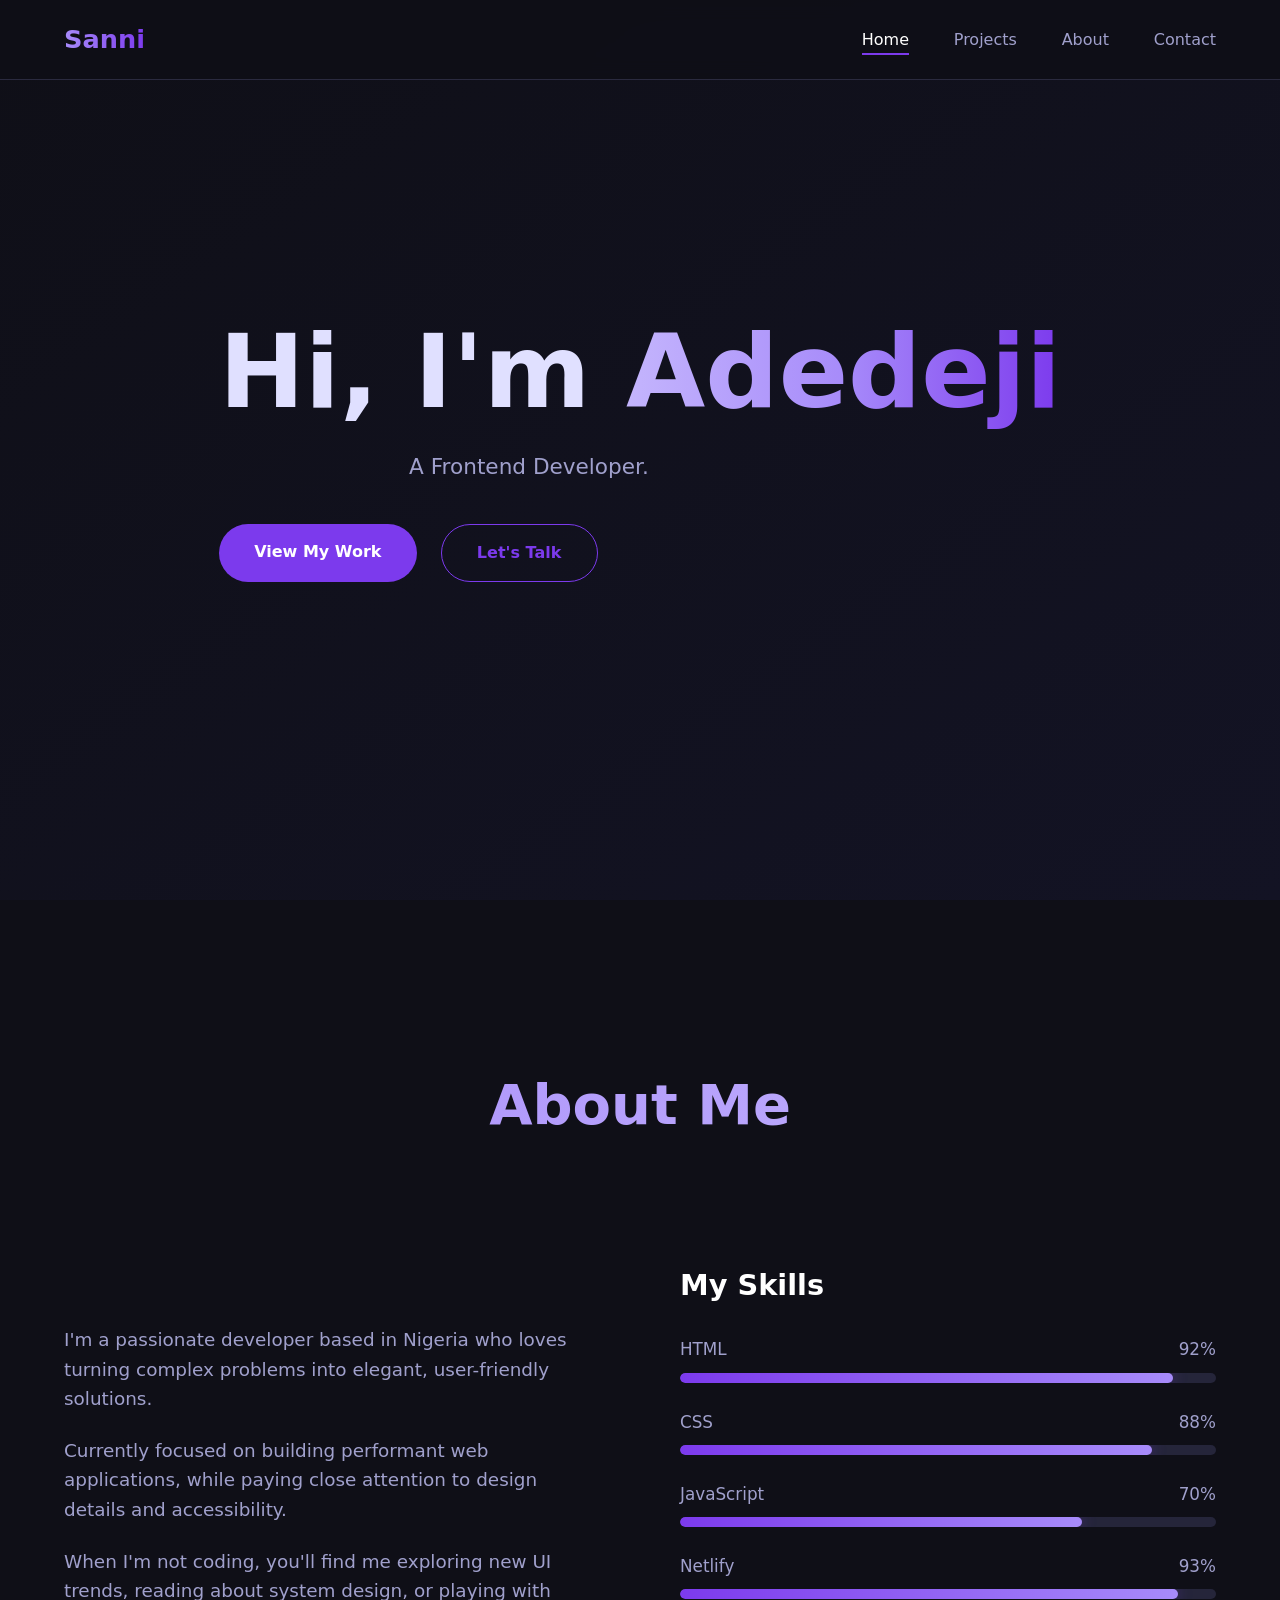
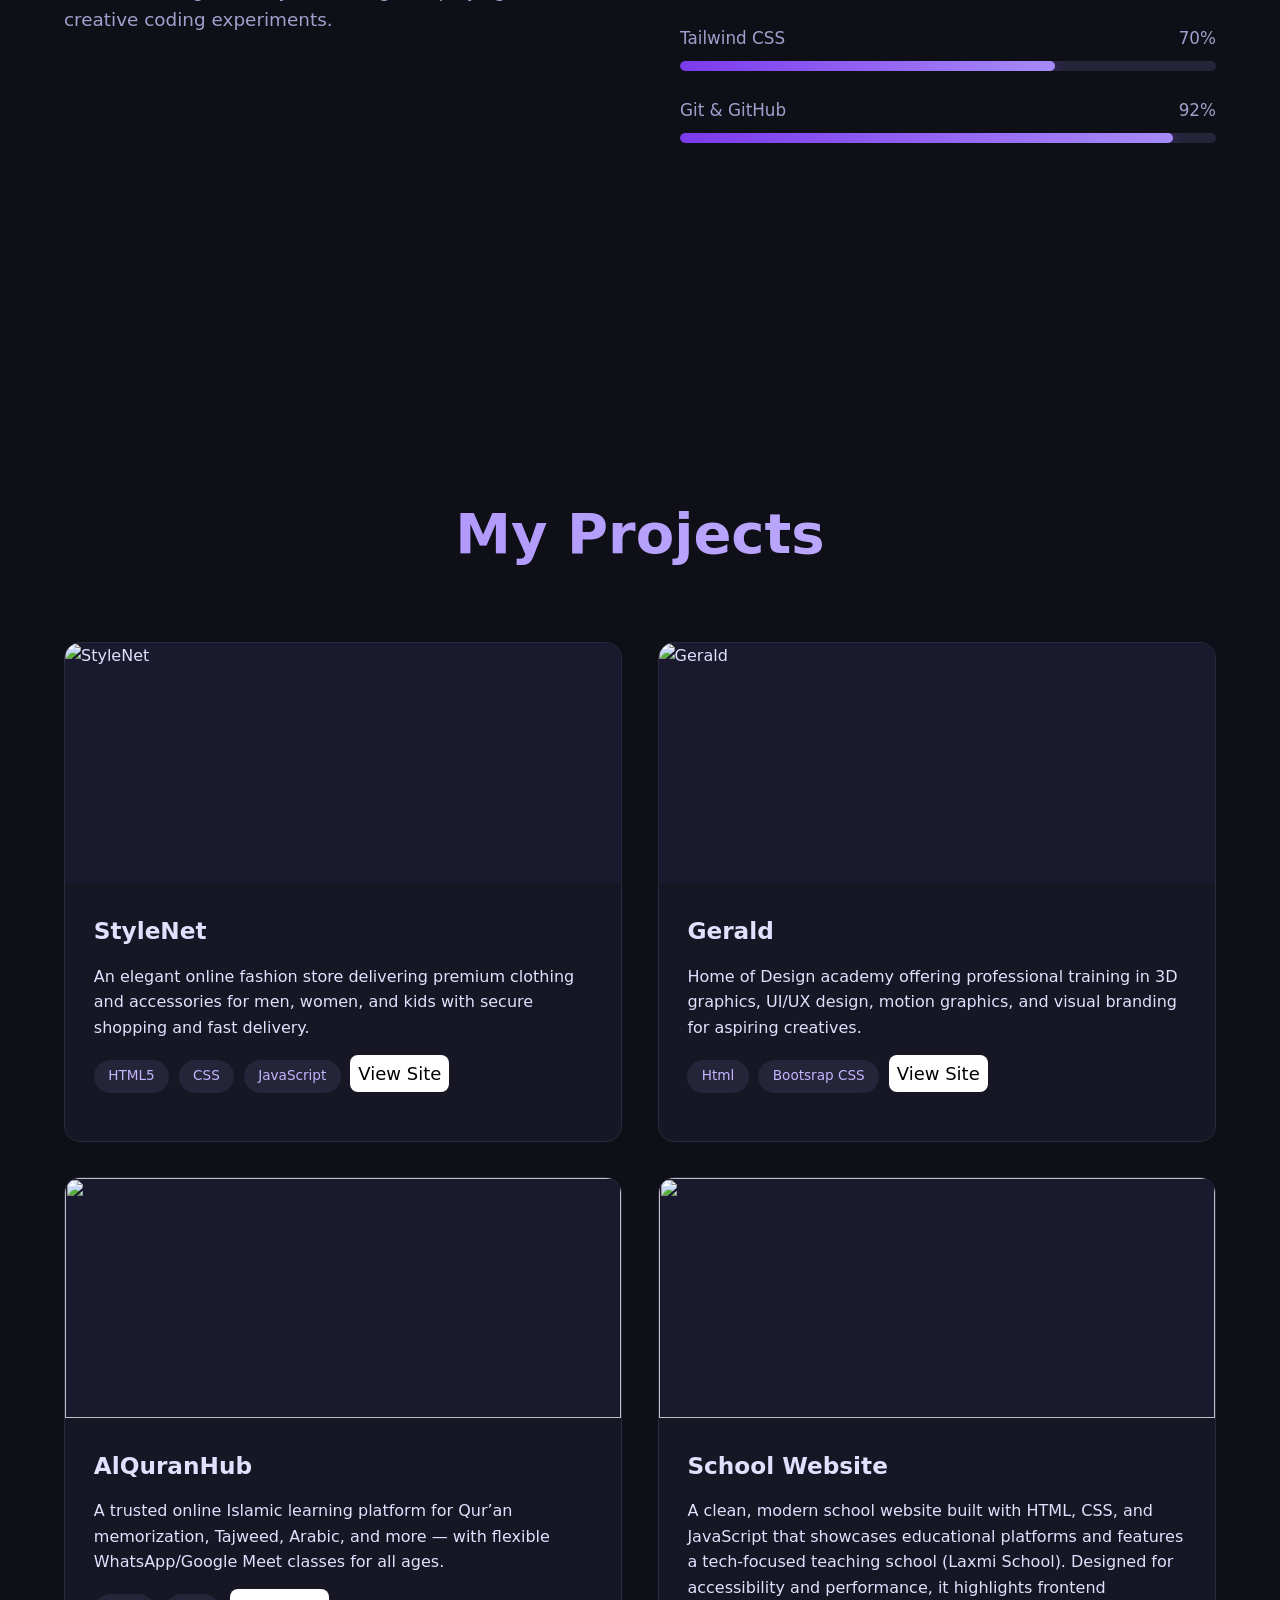
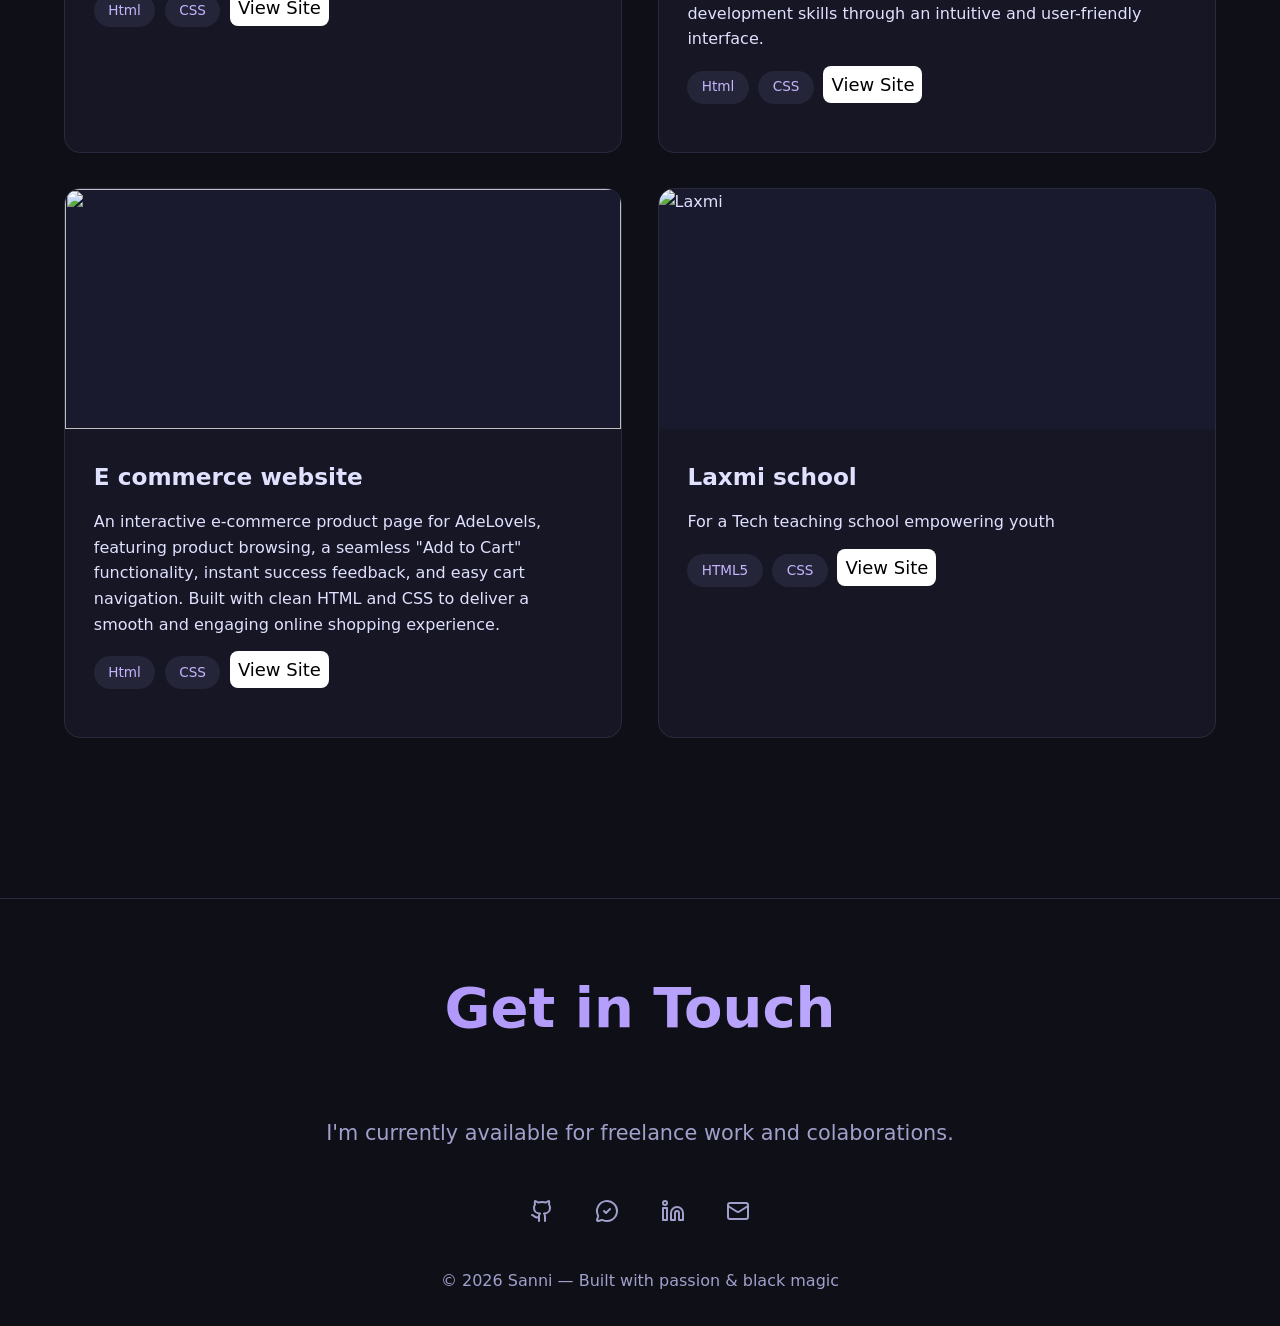
==== index.html @ e9f01a8e "Add initial portfolio website structure Initial commit of the portfolio website with HTML, CSS, and " ====
<!DOCTYPE html>
<html lang="en">
<head>
  <meta charset="UTF-8" />
  <meta name="viewport" content="width=device-width, initial-scale=1.0"/>
  <title>Adedeji • Portfolio</title>
  <!--<link rel="stylesheet" href="https://cdnjs.cloudflare.com/ajax/libs/font-awesome/6.5.0/css/all.min.css"/>-->
  <style>
    :root {
      --bg: #0f0f17;
      --bg-dark: #0a0a11;
      --text: #e0e0ff;
      --text-light: #a0a0cc;
      --accent: #7c3aed;
      --accent-dark: #5b21b6;
      --card: #161624;
      --border: #2a2a3f;
    }

    * {
      margin: 0;
      padding: 0;
      box-sizing: border-box;
    }

    body {
      background: var(--bg);
      color: var(--text);
      font-family: 'Segoe UI', system-ui, sans-serif;
      line-height: 1.6;
      overflow-x: hidden;
    }

    /* ─── Navigation ─── */
    nav {
      position: fixed;
      top: 0;
      width: 100%;
      z-index: 1000;
      background: rgba(15, 15, 23, 0.85);
      backdrop-filter: blur(10px);
      border-bottom: 1px solid var(--border);
      transition: all 0.4s;
    }

    nav.scrolled {
      background: rgba(10, 10, 17, 0.95);
      padding: 0.8rem 0;
    }

    .nav-container {
      max-width: 1400px;
      margin: 0 auto;
      padding: 1.2rem 5%;
      display: flex;
      justify-content: space-between;
      align-items: center;
    }

    .logo {
      font-size: 1.6rem;
      font-weight: 800;
      background: linear-gradient(90deg, #a78bfa, #7c3aed);
      -webkit-background-clip: text;
      -webkit-text-fill-color: transparent;
    }

    .nav-links {
      display: flex;
      gap: 2.8rem;
      list-style: none;
    }

    .nav-links a {
      color: var(--text-light);
      text-decoration: none;
      font-weight: 500;
      transition: all 0.3s;
      position: relative;
    }

    .nav-links a::after {
      content: '';
      position: absolute;
      width: 0;
      height: 2px;
      bottom: -6px;
      left: 0;
      background: var(--accent);
      transition: width 0.35s ease;
    }

    .nav-links a:hover::after,
    .nav-links a.active::after {
      width: 100%;
    }

    .nav-links a:hover,
    .nav-links a.active {
      color: white;
    }

    /* ─── Hero ─── */
    #home {
      min-height: 100vh;
      display: flex;
      align-items: center;
      padding: 0 5%;
      background: linear-gradient(to bottom right, #0f0f17, #131324);
      justify-content: center;
      text-align: center;
    }

    .hero-content {
      max-width: 900px;
    }

    .hero-content h1 {
      font-size: clamp(3.2rem, 8vw, 6.5rem);
      font-weight: 800;
      line-height: 1.05;
      margin-bottom: 1.5rem;
      opacity: 0;
      transform: translateY(40px);
      animation: fadeUp 1.2s forwards 0.3s;
    }

    .hero-content h1 span {
      background: linear-gradient(90deg, #c4b5fd, #a78bfa, #7c3aed);
      -webkit-background-clip: text;
      -webkit-text-fill-color: transparent;
    }

    .hero-content p {
      font-size: 1.35rem;
      color: var(--text-light);
      max-width: 620px;
      margin-bottom: 2.5rem;
      opacity: 0;
      animation: fadeUp 1.2s forwards 0.5s;
    }

    .cta-buttons {
      display: flex;
      gap: 1.5rem;
      flex-wrap: wrap;
      opacity: 0;
      animation: fadeUp 1.2s forwards 0.7s;
      justify-self: center;
    }

    .btn {
      padding: 0.95rem 2.2rem;
      border-radius: 50px;
      text-decoration: none;
      font-weight: 600;
      transition: all 0.35s;
    }

    .btn-primary {
      background: var(--accent);
      color: white;
    }

    .btn-primary:hover {
      background: var(--accent-dark);
      transform: translateY(-3px);
      box-shadow: 0 12px 30px rgba(124, 58, 237, 0.35);
    }

    .btn-outline {
      border: 1.5px solid var(--accent);
      color: var(--accent);
    }

    .btn-outline:hover {
      background: var(--accent);
      color: white;
      transform: translateY(-3px);
    }

    /* ─── Sections ─── */
    section {
      padding: 10rem 5%;
      max-width: 1400px;
      margin: 0 auto;
    }

    h2 {
      font-size: 3.5rem;
      text-align: center;
      margin-bottom: 4rem;
      background: linear-gradient(90deg, #a78bfa, #c4b5fd);
      -webkit-background-clip: text;
      -webkit-text-fill-color: transparent;
    }

    /* Projects */
    .projects-grid {
      display: grid;
      grid-template-columns: repeat(auto-fill, minmax(380px, 1fr));
      gap: 2.2rem;
    }

    .project-card {
      background: var(--card);
      border-radius: 16px;
      overflow: hidden;
      border: 1px solid var(--border);
      transition: all 0.4s ease;
      opacity: 0;
      transform: translateY(30px);
    }

    .project-card.show {
      opacity: 1;
      transform: translateY(0);
    }

    .project-card:hover {
      transform: translateY(-12px);
      border-color: var(--accent);
      box-shadow: 0 20px 50px rgba(0,0,0,0.5);
    }

    .project-img {
      height: 240px;
      background: #1a1a2e;
      position: relative;
      overflow: hidden;
    }

    .project-img img {
      width: 100%;
      height: 100%;
      object-fit: cover;
      transition: transform 0.6s ease;
    }

    .project-card:hover .project-img img {
      transform: scale(1.08);
    }

    .project-info {
      padding: 1.8rem;
    }

    .project-info h3 {
      font-size: 1.45rem;
      margin-bottom: 0.9rem;
    }

    .tech-stack {
      display: flex;
      flex-wrap: wrap;
      gap: 0.6rem;
      margin: 1.2rem 0;
    }

    .tech {
      background: #25253a;
      color: #c4b5fd;
      padding: 0.35rem 0.9rem;
      border-radius: 30px;
      font-size: 0.85rem;
    }

    /* About */
    .about-container {
      display: grid;
      grid-template-columns: 1fr 1fr;
      gap: 5rem;
      align-items: center;
    }
/* ─── Skills Section ─── */
.skills {
  margin-top: 3rem;
}

.skills h3 {
  font-size: 1.8rem;
  margin-bottom: 1.8rem;
  color: white;
  text-align: left;
}

.skill-item {
  margin-bottom: 1.6rem;
}

.skill-header {
  display: flex;
  justify-content: space-between;
  margin-bottom: 0.6rem;
  font-size: 1.05rem;
  color: var(--text-light);
}

.skill-bar {
  height: 10px;
  background: #25253a;
  border-radius: 5px;
  overflow: hidden;
  position: relative;
}

.skill-progress {
  height: 100%;
  width: 0;
  background: linear-gradient(90deg, var(--accent), #a78bfa);
  border-radius: 5px;
  transition: width 1.8s ease-out;
  box-shadow: 0 0 15px rgba(124, 58, 237, 0.4);
}

.skill-item:hover .skill-progress {
  box-shadow: 0 0 25px rgba(124, 58, 237, 0.7);
}

/* Animation trigger */
.skill-progress.animate {
  width: attr(data-width)%;
}
    .about-text p {
      margin-bottom: 1.4rem;
      color: var(--text-light);
      font-size: 1.15rem;
    }

    @media (max-width: 900px) {
      .about-container {
        grid-template-columns: 1fr;
        gap: 3rem;
      }
    }

    /* Footer */
    footer {
      text-align: center;
      padding: 4rem 5% 2rem;
      color: var(--text-light);
      border-top: 1px solid var(--border);
    }

    .social-links {
      margin: 1.5rem 0 2rem;
      font-size: 1.8rem;
    }

    .social-links a {
      color: var(--text-light);
      margin: 0 1rem;
      transition: all 0.3s;
    }

    .social-links a:hover {
      color: var(--accent);
      transform: translateY(-4px);
    }

    /* Animations */
    @keyframes fadeUp {
      to {
        opacity: 1;
        transform: translateY(0);
      }
    }

    /* Responsive */
    @media (max-width: 768px) {
      .nav-links {
        gap: 1.8rem;
      }
      h2 {
        font-size: 2.8rem;
      }
      .hero-content h1 {
        font-size: 3.8rem;
      }
    }
    .e{
      background: white;
      color: black;
      padding: 8px;
      font-size: 18px;
      border-radius:8px;
    }
    a{
      text-decoration: none;
    }
  </style>
</head>
<body>

  <nav id="navbar">
    <div class="nav-container">
      <div class="logo">Sanni</div>
      <ul class="nav-links">
        <li><a href="#home" class="active">Home</a></li>
        <li><a href="#projects">Projects</a></li>
        <li><a href="#about">About</a></li>
        <li><a href="#contact">Contact</a></li>
      </ul>
    </div>
  </nav>

  <section id="home">
    <div class="hero-content">
      <h1>Hi, I'm <span>Adedeji</span></h1>
      <p>A Frontend Developer.</p>
      
      <div class="cta-buttons">
        <a href="#projects" class="btn btn-primary">View My Work</a>
        <a href="#contact" class="btn btn-outline">Let's Talk</a>
      </div>
    </div>
  </section>

<section id="about">
  <h2>About Me</h2>
  <div class="about-container">
    <div class="about-text">
      <p>I'm a passionate developer based in Nigeria who loves turning complex problems into elegant, user-friendly solutions.</p>
      <p>Currently focused on building performant web applications, while paying close attention to design details and accessibility.</p>
      <p>When I'm not coding, you'll find me exploring new UI trends, reading about system design, or playing with creative coding experiments.</p>
    </div>
      <div class="skills">
        <h3>My Skills</h3>
        <div class="skill-item">
          <div class="skill-header">
            <span>HTML</span>
            <span>92%</span>
          </div>
          <div class="skill-bar">
            <div class="skill-progress" data-width="92"></div>
          </div>
        </div>
        
        <div class="skill-item">
          <div class="skill-header">
            <span>CSS</span>
            <span>88%</span>
          </div>
          <div class="skill-bar">
            <div class="skill-progress" data-width="88"></div>
          </div>
        </div>
        
        <div class="skill-item">
          <div class="skill-header">
            <span>JavaScript</span>
            <span>70%</span>
          </div>
          <div class="skill-bar">
            <div class="skill-progress" data-width="75"></div>
          </div>
        </div>
        
        <div class="skill-item">
          <div class="skill-header">
            <span>Netlify</span>
            <span>93%</span>
          </div>
          <div class="skill-bar">
            <div class="skill-progress" data-width="93"></div>
          </div>
        </div>
        
        <div class="skill-item">
          <div class="skill-header">
            <span>Tailwind CSS</span>
            <span>70%</span>
          </div>
          <div class="skill-bar">
            <div class="skill-progress" data-width="70"></div>
          </div>
        </div>
        
        <div class="skill-item">
          <div class="skill-header">
            <span>Git & GitHub</span>
            <span>92%</span>
          </div>
          <div class="skill-bar">
            <div class="skill-progress" data-width="92"></div>
          </div>
        </div>
      </div>
      
    </div>
  </div>
</section>


  <section id="projects">
    <h2>My Projects</h2>
    <div class="projects-grid">

<div class="project-card">
  <div class="project-img">
    <img src="fallback.svg" alt="StyleNet">
  </div>
  <div class="project-info">
    <h3>StyleNet</h3>
    <p>An elegant online fashion store delivering premium clothing and accessories for men, women, and kids with secure shopping and fast delivery.</p>
    <div class="tech-stack">
      <span class="tech">HTML5</span>
      <span class="tech">CSS</span>
      <span class="tech">JavaScript</span>
      <a href="https://github.io/adedejiisa/StyleNet"><span class="tech e">View Site</span></a>
    </div>
  </div>
</div>

<div class="project-card">
  <div class="project-img">
    <img src="fallback.svg" alt="Gerald">
  </div>
  <div class="project-info">
    <h3>Gerald</h3>
    <p>Home of Design academy offering professional training in 3D graphics, UI/UX design, motion graphics, and visual branding for aspiring creatives.</p>
    <div class="tech-stack">
      <span class="tech">Html</span>
      <span class="tech">Bootsrap CSS</span>
      <a href="https://github.io/adedejiisa/Gerald"><span class="tech e">View Site</span></a>
    </div>
  </div>
</div>

<div class="project-card">
  <div class="project-img">
    <img src="fallback.svg">
  </div>
  <div class="project-info">
    <h3>AlQuranHub</h3>
    <p>A trusted online Islamic learning platform for Qur’an memorization, Tajweed, Arabic, and more — with flexible WhatsApp/Google Meet classes for all ages.</p>
    <div class="tech-stack">
      <span class="tech">Html</span>
      <span class="tech">CSS</span>
      <a href="https://github.io/adedejiisa/alquranhub"><span class="tech e">View Site</span></a>
    </div>
  </div>
</div>
<div class="project-card">
  <div class="project-img">
    <img src="fallback.svg">
  </div>
  <div class="project-info">
    <h3>School Website</h3>
    <p>A clean, modern school website built with HTML, CSS, and JavaScript that showcases educational platforms and features a tech-focused teaching school (Laxmi School). Designed for accessibility and performance, it highlights frontend development skills through an intuitive and user-friendly interface.</p>
    <div class="tech-stack">
      <span class="tech">Html</span>
      <span class="tech">CSS</span>
      <a href="https://adedejiisa.github.io/Skulweb"><span class="tech e">View Site</span></a>
    </div>
  </div>
</div>

<div class="project-card">
  <div class="project-img">
    <img src="fallback.svg">
  </div>
  <div class="project-info">
    <h3>E commerce website</h3>
    <p>An interactive e-commerce product page for AdeLovels, featuring product browsing, a seamless "Add to Cart" functionality, instant success feedback, and easy cart navigation. Built with clean HTML and CSS to deliver a smooth and engaging online shopping experience.</p>
    <div class="tech-stack">
      <span class="tech">Html</span>
      <span class="tech">CSS</span>
      <a href="https://adedejiisa.github.io/cartpage"><span class="tech e">View Site</span></a>
    </div>
  </div>
</div>

<div class="project-card">
  <div class="project-img">
    <img src="fallback.svg" alt="Laxmi">
  </div>
  <div class="project-info">
    <h3>Laxmi school</h3>
    <p>For a Tech teaching school empowering youth</p>
    <div class="tech-stack">
      <span class="tech">HTML5</span>
      <span class="tech">CSS</span>
      <a href="https://github.io/adedejiisa/laxmi-school"><span class="tech e">View Site</span></a>
    </div>
  </div>
</div>
    </div>
  </section>
  
  <footer id="contact">
    <h2>Get in Touch</h2>
    <p style="font-size: 1.3rem; margin: 1.5rem 0 2.5rem;">I'm currently available for freelance work and colaborations.</p>
    
    <div class="social-links">
      <a href="https://github.com/adedejiisa/" target="_blank">
        <svg xmlns="http://www.w3.org/2000/svg" width="24" height="24" viewBox="0 0 24 24" fill="none" stroke="currentColor" stroke-width="2" stroke-linecap="round" stroke-linejoin="round" class="lucide lucide-github-icon lucide-github"><path d="M15 22v-4a4.8 4.8 0 0 0-1-3.5c3 0 6-2 6-5.5.08-1.25-.27-2.48-1-3.5.28-1.15.28-2.35 0-3.5 0 0-1 0-3 1.5-2.64-.5-5.36-.5-8 0C6 2 5 2 5 2c-.3 1.15-.3 2.35 0 3.5A5.403 5.403 0 0 0 4 9c0 3.5 3 5.5 6 5.5-.39.49-.68 1.05-.85 1.65-.17.6-.22 1.23-.15 1.85v4"/><path d="M9 18c-4.51 2-5-2-7-2"/></svg>
      </a>
      <a href="https://wa.me/2348058535426" target="_blank">
        <svg xmlns="http://www.w3.org/2000/svg" width="24" height="24" viewBox="0 0 24 24" fill="none" stroke="currentColor" stroke-width="2" stroke-linecap="round" stroke-linejoin="round" class="lucide lucide-message-circle-check-icon lucide-message-circle-check"><path d="M2.992 16.342a2 2 0 0 1 .094 1.167l-1.065 3.29a1 1 0 0 0 1.236 1.168l3.413-.998a2 2 0 0 1 1.099.092 10 10 0 1 0-4.777-4.719"/><path d="m9 12 2 2 4-4"/></svg>
      </a>
      <a href="https://linkedin.com" target="_blank">
        <svg xmlns="http://www.w3.org/2000/svg" width="24" height="24" viewBox="0 0 24 24" fill="none" stroke="currentColor" stroke-width="2" stroke-linecap="round" stroke-linejoin="round" class="lucide lucide-linkedin-icon lucide-linkedin"><path d="M16 8a6 6 0 0 1 6 6v7h-4v-7a2 2 0 0 0-2-2 2 2 0 0 0-2 2v7h-4v-7a6 6 0 0 1 6-6z"/><rect width="4" height="12" x="2" y="9"/><circle cx="4" cy="4" r="2"/></svg>
      </a>
      <a href="mailto:isaadedeji@gmail.com">
        <svg xmlns="http://www.w3.org/2000/svg" width="24" height="24" viewBox="0 0 24 24" fill="none" stroke="currentColor" stroke-width="2" stroke-linecap="round" stroke-linejoin="round" class="lucide lucide-mail-icon lucide-mail"><path d="m22 7-8.991 5.727a2 2 0 0 1-2.009 0L2 7"/><rect x="2" y="4" width="20" height="16" rx="2"/></svg>
      </a>
    </div>

    <p>© 2026 Sanni — Built with passion & black magic</p>
  </footer>

  <script>
    // Navbar scroll effect
    window.addEventListener('scroll', () => {
      document.querySelector('nav').classList.toggle('scrolled', window.scrollY > 50);
    });

    // Smooth scroll
    document.querySelectorAll('a[href^="#"]').forEach(anchor => {
      anchor.addEventListener('click', function(e) {
        e.preventDefault();
        document.querySelector(this.getAttribute('href')).scrollIntoView({
          behavior: 'smooth'
        });

        // Update active link
        document.querySelectorAll('.nav-links a').forEach(a => a.classList.remove('active'));
        this.classList.add('active');
      });
    });

    // Intersection Observer for project cards animation
    const cards = document.querySelectorAll('.project-card');

    const observer = new IntersectionObserver((entries) => {
      entries.forEach(entry => {
        if (entry.isIntersecting) {
          entry.target.classList.add('show');
        }
      });
    }, { threshold: 0.15 });

    cards.forEach(card => observer.observe(card));
    
    // Skills progress animation
const skillProgress = document.querySelectorAll('.skill-progress');

const skillsObserver = new IntersectionObserver((entries) => {
  entries.forEach(entry => {
    if (entry.isIntersecting) {
      skillProgress.forEach(bar => {
        bar.classList.add('animate');
        bar.style.width = bar.getAttribute('data-width') + '%';
      });
      skillsObserver.disconnect(); // run once
    }
  });
}, { threshold: 0.3 });

const skillsSection = document.querySelector('#about');
if (skillsSection) skillsObserver.observe(skillsSection);
  </script>
</body>
  </html>
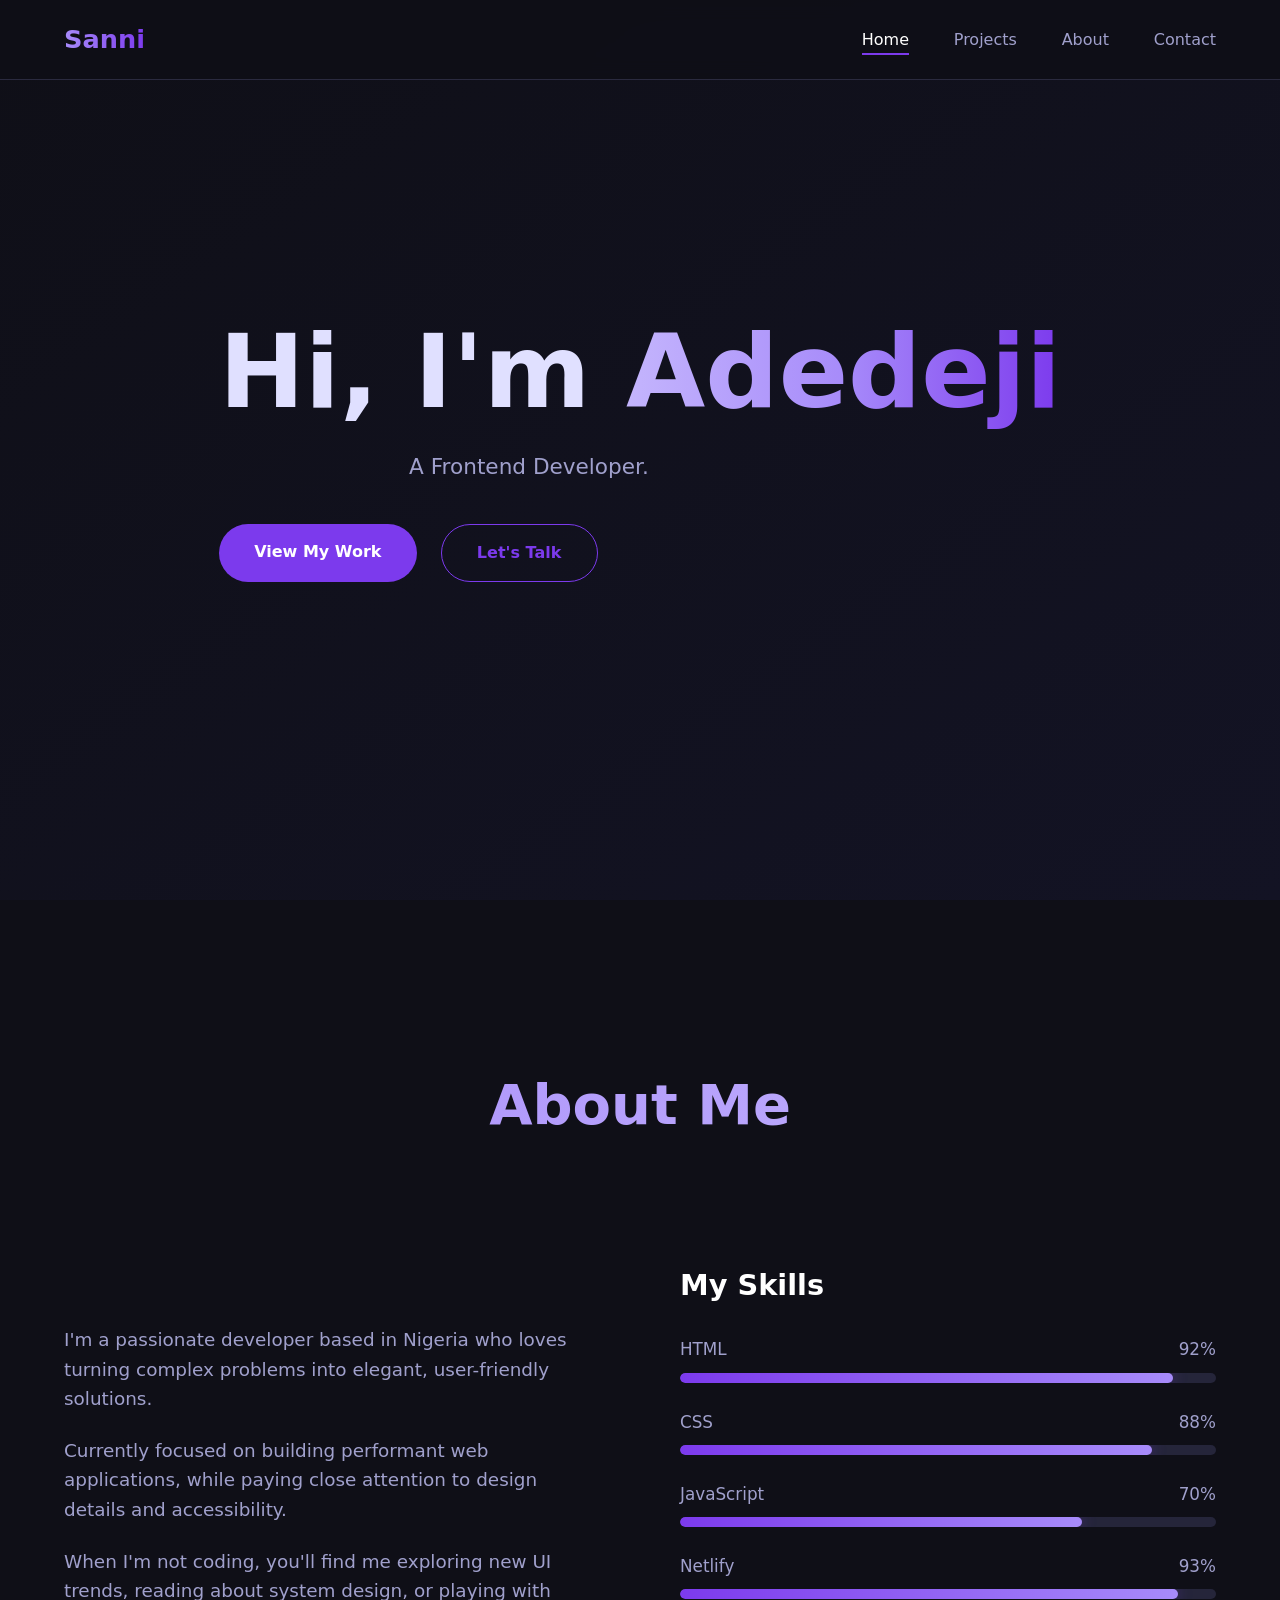
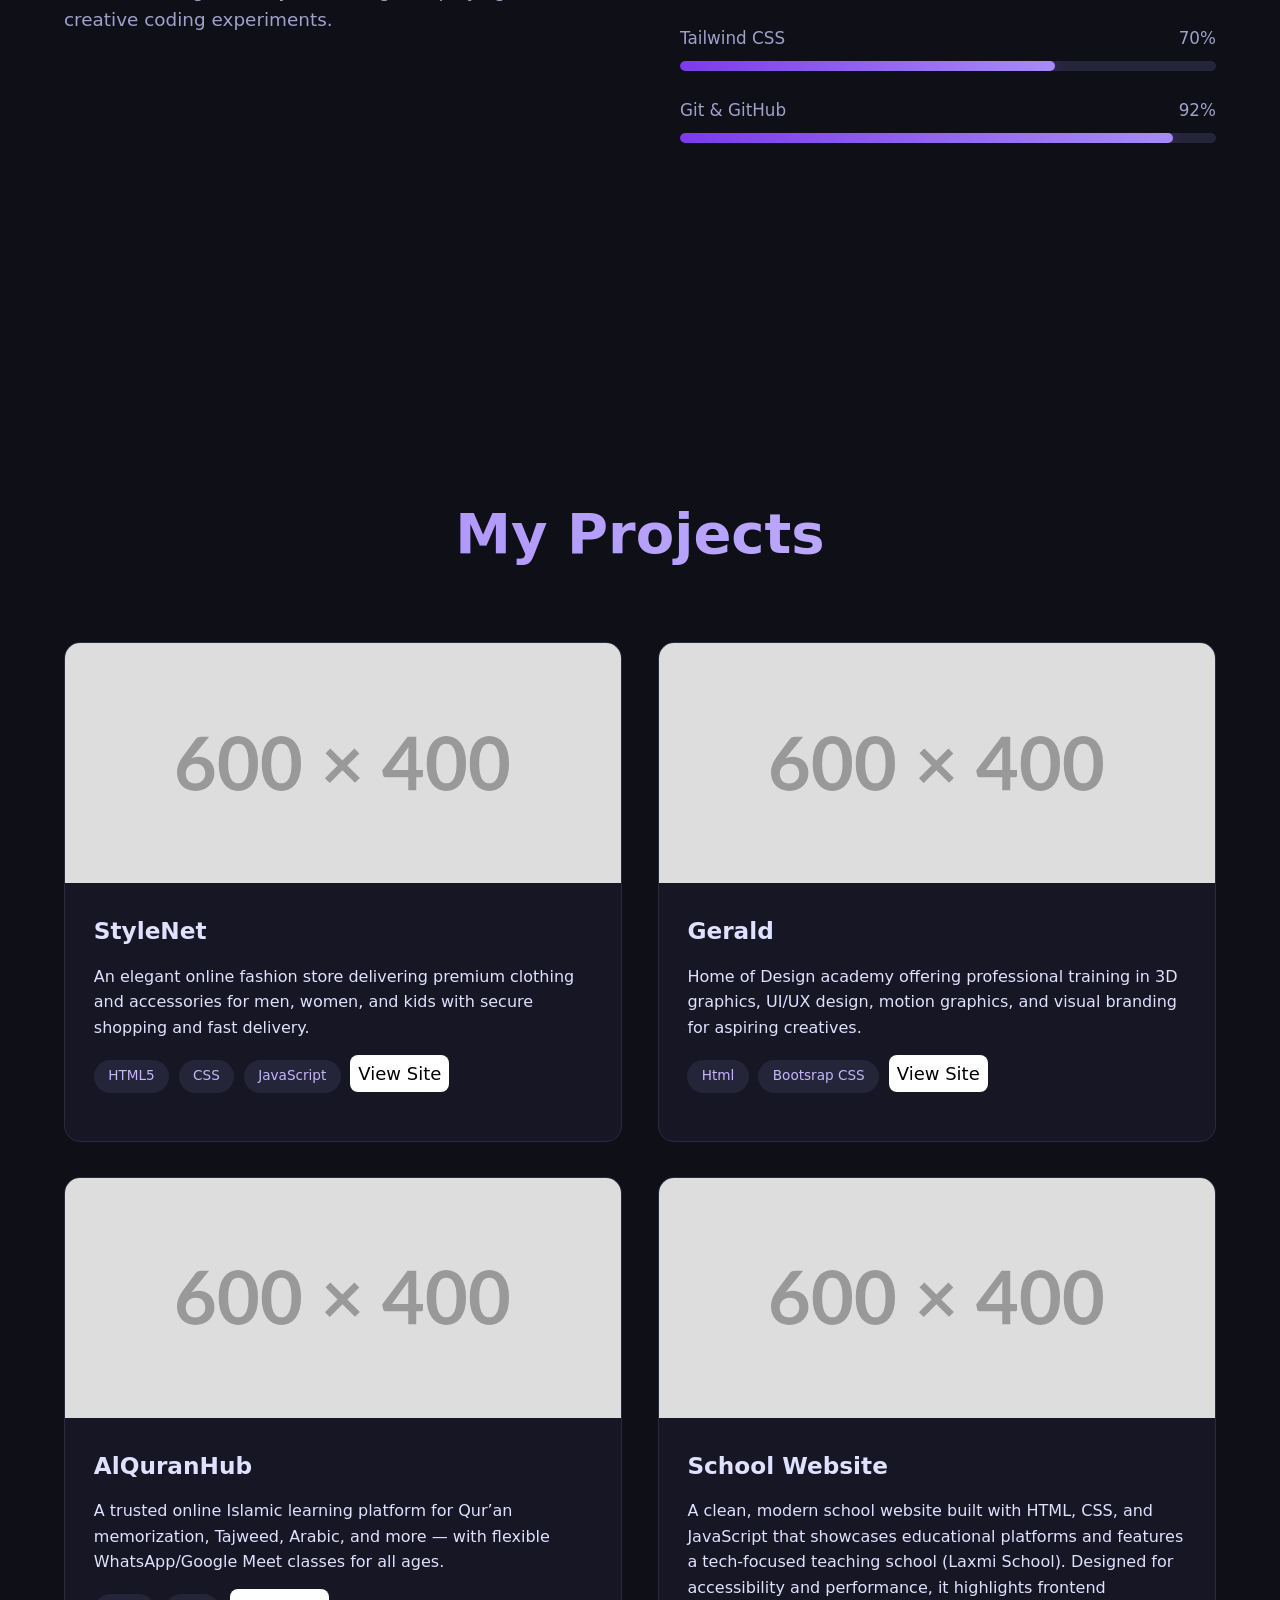
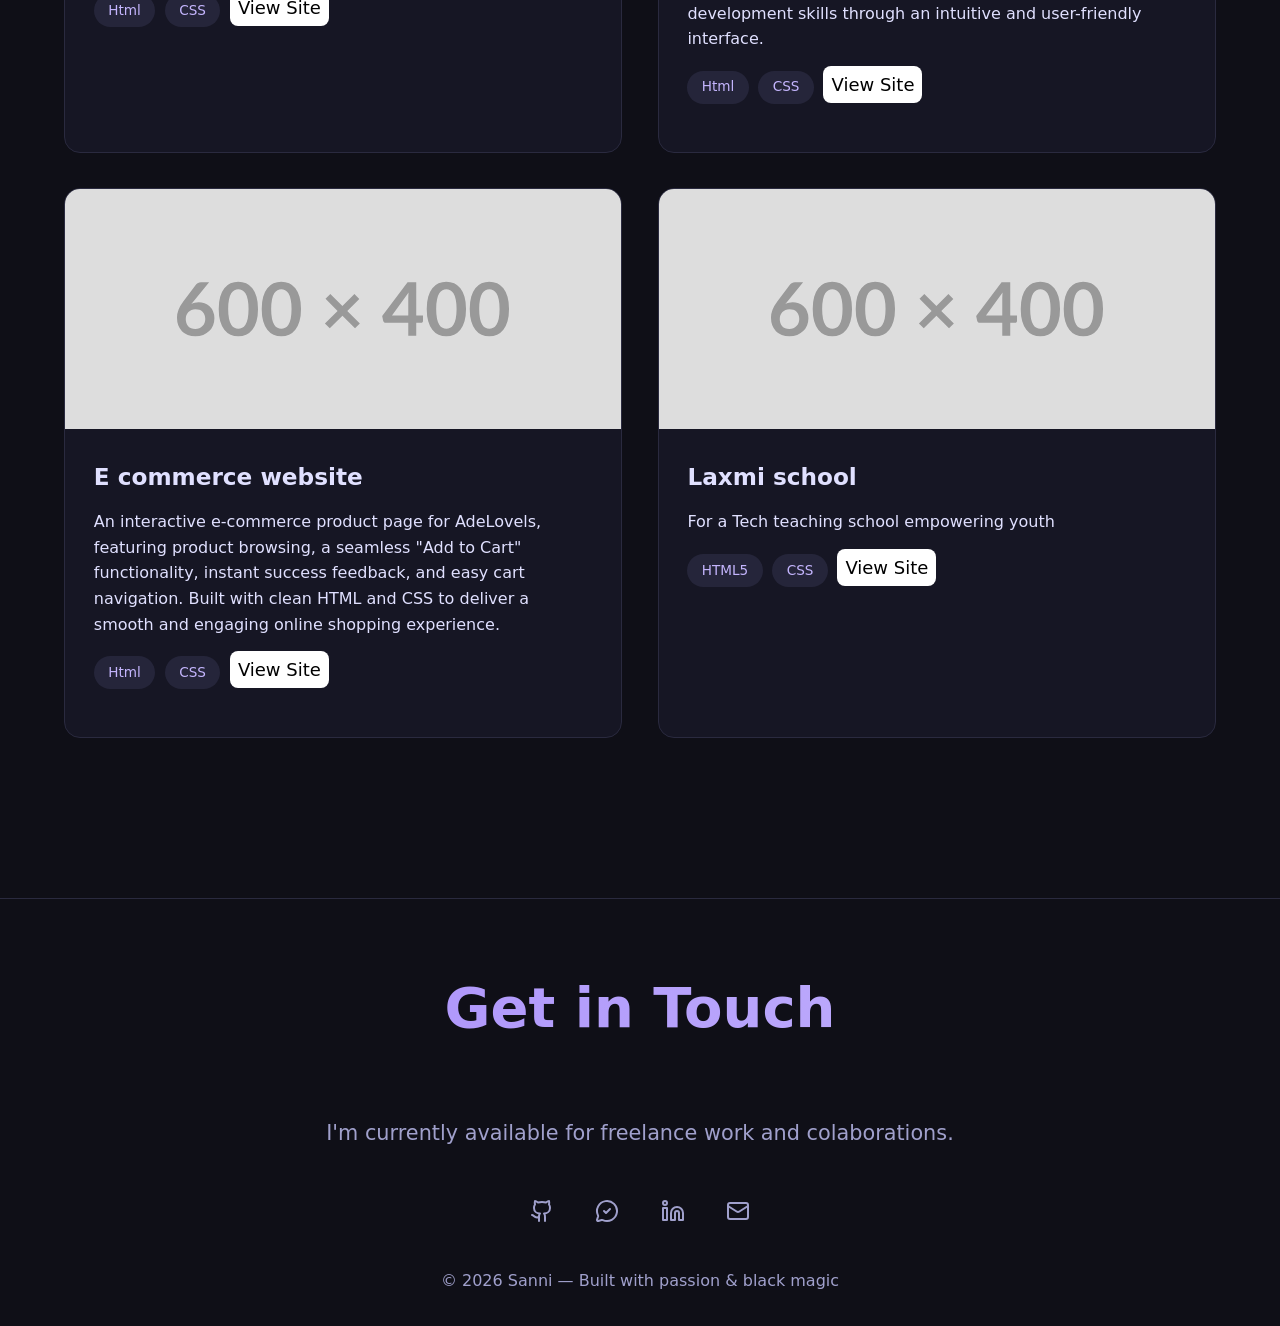
==== commit 25dc12bb: "Update index.html" ====
--- a/index.html
+++ b/index.html
@@ -507,7 +507,7 @@
       <span class="tech">HTML5</span>
       <span class="tech">CSS</span>
       <span class="tech">JavaScript</span>
-      <a href="https://github.io/adedejiisa/StyleNet"><span class="tech e">View Site</span></a>
+      <a href="https://adedejiisa.github.io/StyleNet"><span class="tech e">View Site</span></a>
     </div>
   </div>
 </div>
@@ -522,7 +522,7 @@
     <div class="tech-stack">
       <span class="tech">Html</span>
       <span class="tech">Bootsrap CSS</span>
-      <a href="https://github.io/adedejiisa/Gerald"><span class="tech e">View Site</span></a>
+      <a href="https://adedejiisa.github.io/Gerald"><span class="tech e">View Site</span></a>
     </div>
   </div>
 </div>
@@ -537,7 +537,7 @@
     <div class="tech-stack">
       <span class="tech">Html</span>
       <span class="tech">CSS</span>
-      <a href="https://github.io/adedejiisa/alquranhub"><span class="tech e">View Site</span></a>
+      <a href="https://adedejiisa.github.io/alquranhub"><span class="tech e">View Site</span></a>
     </div>
   </div>
 </div>
@@ -581,7 +581,7 @@
     <div class="tech-stack">
       <span class="tech">HTML5</span>
       <span class="tech">CSS</span>
-      <a href="https://github.io/adedejiisa/laxmi-school"><span class="tech e">View Site</span></a>
+      <a href="https://adedejiisa.github.io/laxmi-school"><span class="tech e">View Site</span></a>
     </div>
   </div>
 </div>
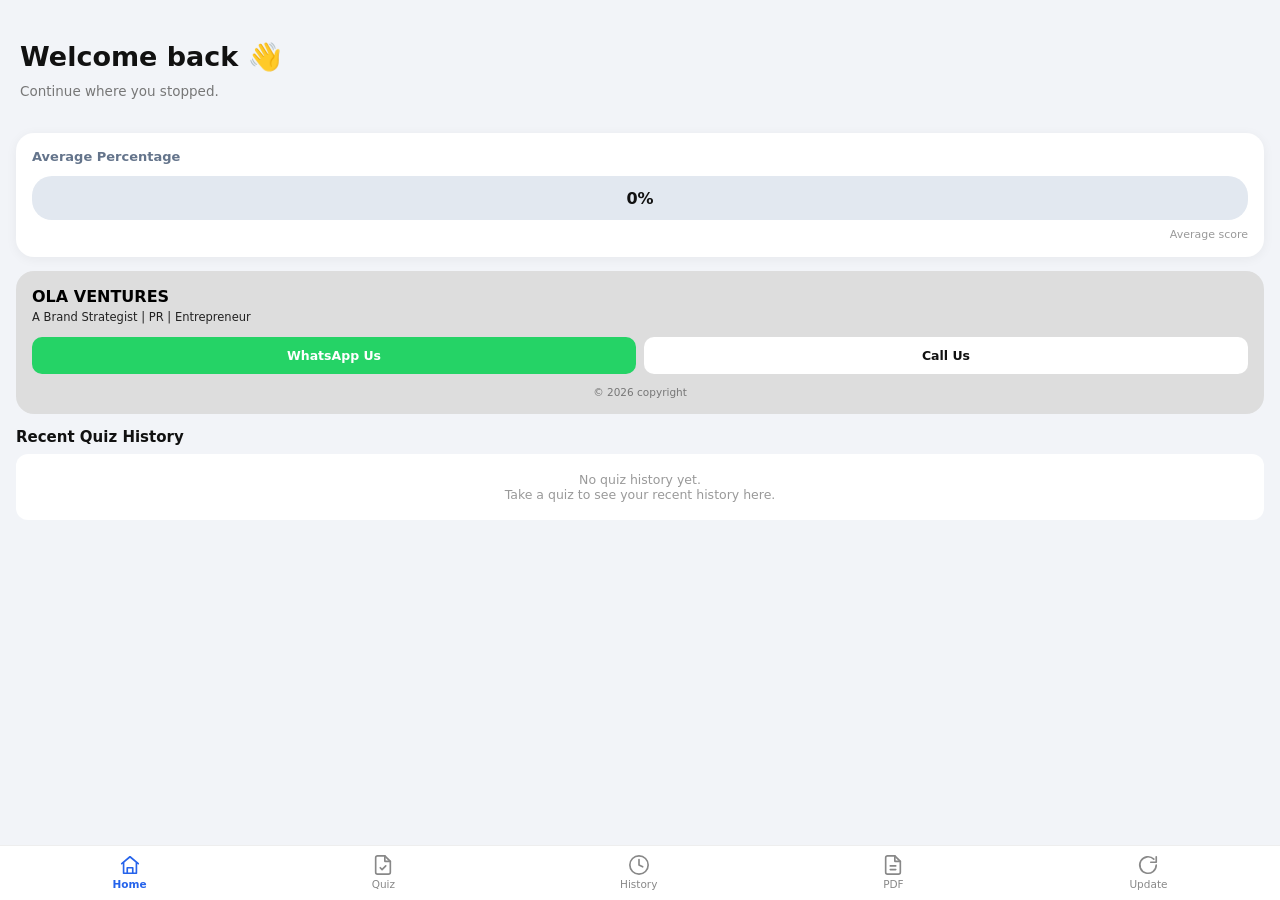
==== commit 743c18ae: "Refactor index.html with new layout and styles Updated the HTML structure and styles for the portfol" ====
--- a/index.html
+++ b/index.html
@@ -1,665 +1,126 @@
 <!DOCTYPE html>
 <html lang="en">
 <head>
-  <meta charset="UTF-8" />
-  <meta name="viewport" content="width=device-width, initial-scale=1.0"/>
-  <title>Adedeji • Portfolio</title>
-  <!--<link rel="stylesheet" href="https://cdnjs.cloudflare.com/ajax/libs/font-awesome/6.5.0/css/all.min.css"/>-->
-  <style>
-    :root {
-      --bg: #0f0f17;
-      --bg-dark: #0a0a11;
-      --text: #e0e0ff;
-      --text-light: #a0a0cc;
-      --accent: #7c3aed;
-      --accent-dark: #5b21b6;
-      --card: #161624;
-      --border: #2a2a3f;
-    }
-
-    * {
-      margin: 0;
-      padding: 0;
-      box-sizing: border-box;
-    }
-
-    body {
-      background: var(--bg);
-      color: var(--text);
-      font-family: 'Segoe UI', system-ui, sans-serif;
-      line-height: 1.6;
-      overflow-x: hidden;
-    }
-
-    /* ─── Navigation ─── */
-    nav {
-      position: fixed;
-      top: 0;
-      width: 100%;
-      z-index: 1000;
-      background: rgba(15, 15, 23, 0.85);
-      backdrop-filter: blur(10px);
-      border-bottom: 1px solid var(--border);
-      transition: all 0.4s;
-    }
-
-    nav.scrolled {
-      background: rgba(10, 10, 17, 0.95);
-      padding: 0.8rem 0;
-    }
-
-    .nav-container {
-      max-width: 1400px;
-      margin: 0 auto;
-      padding: 1.2rem 5%;
-      display: flex;
-      justify-content: space-between;
-      align-items: center;
-    }
-
-    .logo {
-      font-size: 1.6rem;
-      font-weight: 800;
-      background: linear-gradient(90deg, #a78bfa, #7c3aed);
-      -webkit-background-clip: text;
-      -webkit-text-fill-color: transparent;
-    }
-
-    .nav-links {
-      display: flex;
-      gap: 2.8rem;
-      list-style: none;
-    }
-
-    .nav-links a {
-      color: var(--text-light);
-      text-decoration: none;
-      font-weight: 500;
-      transition: all 0.3s;
-      position: relative;
-    }
-
-    .nav-links a::after {
-      content: '';
-      position: absolute;
-      width: 0;
-      height: 2px;
-      bottom: -6px;
-      left: 0;
-      background: var(--accent);
-      transition: width 0.35s ease;
-    }
-
-    .nav-links a:hover::after,
-    .nav-links a.active::after {
-      width: 100%;
-    }
-
-    .nav-links a:hover,
-    .nav-links a.active {
-      color: white;
-    }
-
-    /* ─── Hero ─── */
-    #home {
-      min-height: 100vh;
-      display: flex;
-      align-items: center;
-      padding: 0 5%;
-      background: linear-gradient(to bottom right, #0f0f17, #131324);
-      justify-content: center;
-      text-align: center;
-    }
-
-    .hero-content {
-      max-width: 900px;
-    }
-
-    .hero-content h1 {
-      font-size: clamp(3.2rem, 8vw, 6.5rem);
-      font-weight: 800;
-      line-height: 1.05;
-      margin-bottom: 1.5rem;
-      opacity: 0;
-      transform: translateY(40px);
-      animation: fadeUp 1.2s forwards 0.3s;
-    }
-
-    .hero-content h1 span {
-      background: linear-gradient(90deg, #c4b5fd, #a78bfa, #7c3aed);
-      -webkit-background-clip: text;
-      -webkit-text-fill-color: transparent;
-    }
-
-    .hero-content p {
-      font-size: 1.35rem;
-      color: var(--text-light);
-      max-width: 620px;
-      margin-bottom: 2.5rem;
-      opacity: 0;
-      animation: fadeUp 1.2s forwards 0.5s;
-    }
-
-    .cta-buttons {
-      display: flex;
-      gap: 1.5rem;
-      flex-wrap: wrap;
-      opacity: 0;
-      animation: fadeUp 1.2s forwards 0.7s;
-      justify-self: center;
-    }
-
-    .btn {
-      padding: 0.95rem 2.2rem;
-      border-radius: 50px;
-      text-decoration: none;
-      font-weight: 600;
-      transition: all 0.35s;
-    }
-
-    .btn-primary {
-      background: var(--accent);
-      color: white;
-    }
-
-    .btn-primary:hover {
-      background: var(--accent-dark);
-      transform: translateY(-3px);
-      box-shadow: 0 12px 30px rgba(124, 58, 237, 0.35);
-    }
-
-    .btn-outline {
-      border: 1.5px solid var(--accent);
-      color: var(--accent);
-    }
-
-    .btn-outline:hover {
-      background: var(--accent);
-      color: white;
-      transform: translateY(-3px);
-    }
-
-    /* ─── Sections ─── */
-    section {
-      padding: 10rem 5%;
-      max-width: 1400px;
-      margin: 0 auto;
-    }
-
-    h2 {
-      font-size: 3.5rem;
-      text-align: center;
-      margin-bottom: 4rem;
-      background: linear-gradient(90deg, #a78bfa, #c4b5fd);
-      -webkit-background-clip: text;
-      -webkit-text-fill-color: transparent;
-    }
-
-    /* Projects */
-    .projects-grid {
-      display: grid;
-      grid-template-columns: repeat(auto-fill, minmax(380px, 1fr));
-      gap: 2.2rem;
-    }
-
-    .project-card {
-      background: var(--card);
-      border-radius: 16px;
-      overflow: hidden;
-      border: 1px solid var(--border);
-      transition: all 0.4s ease;
-      opacity: 0;
-      transform: translateY(30px);
-    }
-
-    .project-card.show {
-      opacity: 1;
-      transform: translateY(0);
-    }
-
-    .project-card:hover {
-      transform: translateY(-12px);
-      border-color: var(--accent);
-      box-shadow: 0 20px 50px rgba(0,0,0,0.5);
-    }
-
-    .project-img {
-      height: 240px;
-      background: #1a1a2e;
-      position: relative;
-      overflow: hidden;
-    }
-
-    .project-img img {
-      width: 100%;
-      height: 100%;
-      object-fit: cover;
-      transition: transform 0.6s ease;
-    }
-
-    .project-card:hover .project-img img {
-      transform: scale(1.08);
-    }
-
-    .project-info {
-      padding: 1.8rem;
-    }
-
-    .project-info h3 {
-      font-size: 1.45rem;
-      margin-bottom: 0.9rem;
-    }
-
-    .tech-stack {
-      display: flex;
-      flex-wrap: wrap;
-      gap: 0.6rem;
-      margin: 1.2rem 0;
-    }
-
-    .tech {
-      background: #25253a;
-      color: #c4b5fd;
-      padding: 0.35rem 0.9rem;
-      border-radius: 30px;
-      font-size: 0.85rem;
-    }
-
-    /* About */
-    .about-container {
-      display: grid;
-      grid-template-columns: 1fr 1fr;
-      gap: 5rem;
-      align-items: center;
-    }
-/* ─── Skills Section ─── */
-.skills {
-  margin-top: 3rem;
-}
-
-.skills h3 {
-  font-size: 1.8rem;
-  margin-bottom: 1.8rem;
-  color: white;
-  text-align: left;
-}
-
-.skill-item {
-  margin-bottom: 1.6rem;
-}
-
-.skill-header {
-  display: flex;
-  justify-content: space-between;
-  margin-bottom: 0.6rem;
-  font-size: 1.05rem;
-  color: var(--text-light);
-}
-
-.skill-bar {
-  height: 10px;
-  background: #25253a;
-  border-radius: 5px;
-  overflow: hidden;
-  position: relative;
-}
-
-.skill-progress {
-  height: 100%;
-  width: 0;
-  background: linear-gradient(90deg, var(--accent), #a78bfa);
-  border-radius: 5px;
-  transition: width 1.8s ease-out;
-  box-shadow: 0 0 15px rgba(124, 58, 237, 0.4);
-}
-
-.skill-item:hover .skill-progress {
-  box-shadow: 0 0 25px rgba(124, 58, 237, 0.7);
-}
-
-/* Animation trigger */
-.skill-progress.animate {
-  width: attr(data-width)%;
-}
-    .about-text p {
-      margin-bottom: 1.4rem;
-      color: var(--text-light);
-      font-size: 1.15rem;
-    }
-
-    @media (max-width: 900px) {
-      .about-container {
-        grid-template-columns: 1fr;
-        gap: 3rem;
-      }
-    }
-
-    /* Footer */
-    footer {
-      text-align: center;
-      padding: 4rem 5% 2rem;
-      color: var(--text-light);
-      border-top: 1px solid var(--border);
-    }
-
-    .social-links {
-      margin: 1.5rem 0 2rem;
-      font-size: 1.8rem;
-    }
-
-    .social-links a {
-      color: var(--text-light);
-      margin: 0 1rem;
-      transition: all 0.3s;
-    }
-
-    .social-links a:hover {
-      color: var(--accent);
-      transform: translateY(-4px);
-    }
-
-    /* Animations */
-    @keyframes fadeUp {
-      to {
-        opacity: 1;
-        transform: translateY(0);
-      }
-    }
-
-    /* Responsive */
-    @media (max-width: 768px) {
-      .nav-links {
-        gap: 1.8rem;
-      }
-      h2 {
-        font-size: 2.8rem;
-      }
-      .hero-content h1 {
-        font-size: 3.8rem;
-      }
-    }
-    .e{
-      background: white;
-      color: black;
-      padding: 8px;
-      font-size: 18px;
-      border-radius:8px;
-    }
-    a{
-      text-decoration: none;
-    }
-  </style>
+<meta charset="UTF-8">
+<meta name="viewport" content="width=device-width, initial-scale=1.0">
+<title>ola Ventures</title>
+<style>
+*{margin:0;padding:0;box-sizing:border-box;font-family:'Segoe UI',system-ui,sans-serif}
+body{background:#f2f4f8;color:#111;padding-bottom:82px}
+.top{padding:32px 20px 18px}
+.top small{color:#2563eb;font-weight:800;font-size:11px;letter-spacing:1px}
+.top h1{font-size:27px;margin-top:8px;line-height:1.25}
+.top p{color:#777;font-size:13.5px;margin-top:7px;line-height:1.5}
+.score-card{background:#fff;border-radius:18px;margin:14px 16px 0;padding:16px;box-shadow:0 2px 12px rgba(0,0,0,.05)}
+.score-card h3{font-size:13px;color:#64748b}
+.score-card span{font-size:11px;color:#999}
+.progress{height:44px;background:#e2e8f0;border-radius:20px;margin-top:12px;overflow:hidden;position:relative}
+.progress i{display:block;height:100%;background:#2563eb;border-radius:20px;transition:width .4s}
+.progress b{position:absolute;inset:0;display:flex;align-items:center;justify-content:center;color:#fff;font-size:16px;mix-blend-mode:normal;text-shadow:0 1px 2px rgba(0,0,0,.25)}
+.progress b.dark{color:#111;text-shadow:none}
+.total-text{font-size:11px;color:#999;margin-top:8px;display:block;text-align:right}
+.section{padding:0 16px;margin-top:14px}
+.section h2{font-size:15px;margin-bottom:8px}
+.history-item{background:#fff;border-radius:12px;padding:11px 12px;margin-bottom:8px;display:flex;justify-content:space-between;align-items:center;box-shadow:0 1px 6px rgba(0,0,0,.04)}
+.history-item b{font-size:13.5px}
+.history-item small{color:#999;font-size:11px}
+.badge{font-size:11px;padding:5px 9px;border-radius:99px;font-weight:700}
+.badge.green{background:#dcfce7;color:#15803d}
+.badge.orange{background:#ffedd5;color:#ea580c}
+.empty{background:#fff;border-radius:12px;padding:18px;text-align:center;color:#999;font-size:12.5px}
+.owner-card{background:#ddd;border-radius:18px;margin:14px 16px 0;padding:16px;color:#fff}
+.owner-card b{font-size:16px; color:black; text-align: center;}
+.owner-card small{color:#222;font-size:11.5px}
+.owner-card p{font-size:12.5px;color:#222;line-height:1.6;margin-top:10px}
+.owner-links{margin-top:12px;display:flex;gap:8px}
+.owner-links a{flex:1;text-align:center;text-decoration:none;font-size:12.5px;font-weight:700;padding:11px 8px;border-radius:10px}
+.owner-links a.wa{background:#25D366;color:#fff}
+.owner-links a.mail{background:#fff;color:#111}
+.owner-foot{margin-top:12px;text-align:center;font-size:10.5px;color:#777}
+.nav{position:fixed;bottom:0;left:0;right:0;background:#fff;display:flex;justify-content:space-around;padding:8px 0 10px;border-top:1px solid #eee}
+.nav a{color:#888;text-decoration:none;font-size:10.5px;display:flex;flex-direction:column;align-items:center;gap:2px}
+.nav a svg{width:22px;height:22px;fill:none;stroke:currentColor;stroke-width:1.8;stroke-linecap:round;stroke-linejoin:round}
+.nav a.active{color:#2563eb;font-weight:700}
+.nav button{border:none;background:none;color:#888;font-size:10.5px;display:flex;flex-direction:column;align-items:center;gap:2px;cursor:pointer}
+.nav button svg{width:22px;height:22px;fill:none;stroke:currentColor;stroke-width:1.8;stroke-linecap:round;stroke-linejoin:round}
+.modal{display:none;position:fixed;inset:0;background:rgba(0,0,0,.5);align-items:flex-end;justify-content:center;z-index:20}
+.modal.show{display:flex}
+.modal-box{background:#fff;width:100%;max-width:480px;border-radius:20px 20px 0 0;padding:20px;text-align:center}
+.modal-box button{margin-top:12px;width:100%;padding:12px;border-radius:10px;border:none;background:#2563eb;color:#fff;font-weight:700}
+</style>
 </head>
 <body>
 
-  <nav id="navbar">
-    <div class="nav-container">
-      <div class="logo">Sanni</div>
-      <ul class="nav-links">
-        <li><a href="#home" class="active">Home</a></li>
-        <li><a href="#projects">Projects</a></li>
-        <li><a href="#about">About</a></li>
-        <li><a href="#contact">Contact</a></li>
-      </ul>
-    </div>
-  </nav>
-
-  <section id="home">
-    <div class="hero-content">
-      <h1>Hi, I'm <span>Adedeji</span></h1>
-      <p>A Frontend Developer.</p>
-      
-      <div class="cta-buttons">
-        <a href="#projects" class="btn btn-primary">View My Work</a>
-        <a href="#contact" class="btn btn-outline">Let's Talk</a>
-      </div>
-    </div>
-  </section>
-
-<section id="about">
-  <h2>About Me</h2>
-  <div class="about-container">
-    <div class="about-text">
-      <p>I'm a passionate developer based in Nigeria who loves turning complex problems into elegant, user-friendly solutions.</p>
-      <p>Currently focused on building performant web applications, while paying close attention to design details and accessibility.</p>
-      <p>When I'm not coding, you'll find me exploring new UI trends, reading about system design, or playing with creative coding experiments.</p>
-    </div>
-      <div class="skills">
-        <h3>My Skills</h3>
-        <div class="skill-item">
-          <div class="skill-header">
-            <span>HTML</span>
-            <span>92%</span>
-          </div>
-          <div class="skill-bar">
-            <div class="skill-progress" data-width="92"></div>
-          </div>
-        </div>
-        
-        <div class="skill-item">
-          <div class="skill-header">
-            <span>CSS</span>
-            <span>88%</span>
-          </div>
-          <div class="skill-bar">
-            <div class="skill-progress" data-width="88"></div>
-          </div>
-        </div>
-        
-        <div class="skill-item">
-          <div class="skill-header">
-            <span>JavaScript</span>
-            <span>70%</span>
-          </div>
-          <div class="skill-bar">
-            <div class="skill-progress" data-width="75"></div>
-          </div>
-        </div>
-        
-        <div class="skill-item">
-          <div class="skill-header">
-            <span>Netlify</span>
-            <span>93%</span>
-          </div>
-          <div class="skill-bar">
-            <div class="skill-progress" data-width="93"></div>
-          </div>
-        </div>
-        
-        <div class="skill-item">
-          <div class="skill-header">
-            <span>Tailwind CSS</span>
-            <span>70%</span>
-          </div>
-          <div class="skill-bar">
-            <div class="skill-progress" data-width="70"></div>
-          </div>
-        </div>
-        
-        <div class="skill-item">
-          <div class="skill-header">
-            <span>Git & GitHub</span>
-            <span>92%</span>
-          </div>
-          <div class="skill-bar">
-            <div class="skill-progress" data-width="92"></div>
-          </div>
-        </div>
-      </div>
-      
-    </div>
-  </div>
-</section>
-
-
-  <section id="projects">
-    <h2>My Projects</h2>
-    <div class="projects-grid">
-
-<div class="project-card">
-  <div class="project-img">
-    <img src="fallback.svg" alt="StyleNet">
-  </div>
-  <div class="project-info">
-    <h3>StyleNet</h3>
-    <p>An elegant online fashion store delivering premium clothing and accessories for men, women, and kids with secure shopping and fast delivery.</p>
-    <div class="tech-stack">
-      <span class="tech">HTML5</span>
-      <span class="tech">CSS</span>
-      <span class="tech">JavaScript</span>
-      <a href="https://adedejiisa.github.io/StyleNet"><span class="tech e">View Site</span></a>
-    </div>
-  </div>
+<div class="top">
+  <h1>Welcome back 👋</h1>
+  <p>Continue where you stopped.</p>
 </div>
 
-<div class="project-card">
-  <div class="project-img">
-    <img src="fallback.svg" alt="Gerald">
+<div class="score-card">
+  <h3>Average Percentage</h3>
+  <div class="progress">
+    <i id="progressBar" style="width:0%"></i>
+    <b id="totalPercent">0%</b>
   </div>
-  <div class="project-info">
-    <h3>Gerald</h3>
-    <p>Home of Design academy offering professional training in 3D graphics, UI/UX design, motion graphics, and visual branding for aspiring creatives.</p>
-    <div class="tech-stack">
-      <span class="tech">Html</span>
-      <span class="tech">Bootsrap CSS</span>
-      <a href="https://adedejiisa.github.io/Gerald"><span class="tech e">View Site</span></a>
-    </div>
+  <small class="total-text" id="totalText">Average score</small>
+</div>
+<!-- OWNER DETAILS -->
+<div class="owner-card">
+  <b>OLA VENTURES</b><br>
+  <small>A Brand Strategist | PR | Entrepreneur</small>
+  <div class="owner-links">
+    <a class="wa" href="https://wa.me/2349074565526">WhatsApp Us</a>
+    <a class="mail" href="tel:09074565526">Call Us</a>
   </div>
+  <div class="owner-foot">© 2026 copyright</div>
+</div>
+<div class="section">
+  <h2>Recent Quiz History</h2>
+  <div id="recentHistory"></div>
 </div>
 
-<div class="project-card">
-  <div class="project-img">
-    <img src="fallback.svg">
-  </div>
-  <div class="project-info">
-    <h3>AlQuranHub</h3>
-    <p>A trusted online Islamic learning platform for Qur’an memorization, Tajweed, Arabic, and more — with flexible WhatsApp/Google Meet classes for all ages.</p>
-    <div class="tech-stack">
-      <span class="tech">Html</span>
-      <span class="tech">CSS</span>
-      <a href="https://adedejiisa.github.io/alquranhub"><span class="tech e">View Site</span></a>
-    </div>
-  </div>
-</div>
-<div class="project-card">
-  <div class="project-img">
-    <img src="fallback.svg">
-  </div>
-  <div class="project-info">
-    <h3>School Website</h3>
-    <p>A clean, modern school website built with HTML, CSS, and JavaScript that showcases educational platforms and features a tech-focused teaching school (Laxmi School). Designed for accessibility and performance, it highlights frontend development skills through an intuitive and user-friendly interface.</p>
-    <div class="tech-stack">
-      <span class="tech">Html</span>
-      <span class="tech">CSS</span>
-      <a href="https://adedejiisa.github.io/Skulweb"><span class="tech e">View Site</span></a>
-    </div>
-  </div>
+<!-- BOTTOM NAV -->
+<div class="nav">
+  <a href="index.html" class="active"><svg viewBox="0 0 24 24"><path d="M3 10.5L12 3l9 7.5"/><path d="M5 9.5V21h14V9.5"/><path d="M9 21v-6h6v6"/></svg>Home</a>
+  <a href="quiz.html"><svg viewBox="0 0 24 24"><path d="M14 2H6a2 2 0 0 0-2 2v16a2 2 0 0 0 2 2h12a2 2 0 0 0 2-2V8z"/><path d="M14 2v6h6"/><path d="M9 15l2 2 4-4"/></svg>Quiz</a>
+  <a href="history.html"><svg viewBox="0 0 24 24"><circle cx="12" cy="12" r="10"/><path d="M12 6v6l4 2"/></svg>History</a>
+  <a href="pdf.html"><svg viewBox="0 0 24 24"><path d="M14 2H6a2 2 0 0 0-2 2v16a2 2 0 0 0 2 2h12a2 2 0 0 0 2-2V8z"/><path d="M14 2v6h6"/><path d="M9 13h6M9 17h6"/></svg>PDF</a>
+  <button onclick="openUpdate()"><svg viewBox="0 0 24 24"><path d="M21 12a9 9 0 1 1-2.64-6.36"/><path d="M21 3v6h-6"/></svg>Update</button>
 </div>
 
-<div class="project-card">
-  <div class="project-img">
-    <img src="fallback.svg">
-  </div>
-  <div class="project-info">
-    <h3>E commerce website</h3>
-    <p>An interactive e-commerce product page for AdeLovels, featuring product browsing, a seamless "Add to Cart" functionality, instant success feedback, and easy cart navigation. Built with clean HTML and CSS to deliver a smooth and engaging online shopping experience.</p>
-    <div class="tech-stack">
-      <span class="tech">Html</span>
-      <span class="tech">CSS</span>
-      <a href="https://adedejiisa.github.io/cartpage"><span class="tech e">View Site</span></a>
-    </div>
-  </div>
-</div>
+<!-- UPDATE MODAL -->
+<div class="modal" id="updateModal"></div>
 
-<div class="project-card">
-  <div class="project-img">
-    <img src="fallback.svg" alt="Laxmi">
-  </div>
-  <div class="project-info">
-    <h3>Laxmi school</h3>
-    <p>For a Tech teaching school empowering youth</p>
-    <div class="tech-stack">
-      <span class="tech">HTML5</span>
-      <span class="tech">CSS</span>
-      <a href="https://adedejiisa.github.io/laxmi-school"><span class="tech e">View Site</span></a>
-    </div>
-  </div>
-</div>
-    </div>
-  </section>
-  
-  <footer id="contact">
-    <h2>Get in Touch</h2>
-    <p style="font-size: 1.3rem; margin: 1.5rem 0 2.5rem;">I'm currently available for freelance work and colaborations.</p>
-    
-    <div class="social-links">
-      <a href="https://github.com/adedejiisa/" target="_blank">
-        <svg xmlns="http://www.w3.org/2000/svg" width="24" height="24" viewBox="0 0 24 24" fill="none" stroke="currentColor" stroke-width="2" stroke-linecap="round" stroke-linejoin="round" class="lucide lucide-github-icon lucide-github"><path d="M15 22v-4a4.8 4.8 0 0 0-1-3.5c3 0 6-2 6-5.5.08-1.25-.27-2.48-1-3.5.28-1.15.28-2.35 0-3.5 0 0-1 0-3 1.5-2.64-.5-5.36-.5-8 0C6 2 5 2 5 2c-.3 1.15-.3 2.35 0 3.5A5.403 5.403 0 0 0 4 9c0 3.5 3 5.5 6 5.5-.39.49-.68 1.05-.85 1.65-.17.6-.22 1.23-.15 1.85v4"/><path d="M9 18c-4.51 2-5-2-7-2"/></svg>
-      </a>
-      <a href="https://wa.me/2348058535426" target="_blank">
-        <svg xmlns="http://www.w3.org/2000/svg" width="24" height="24" viewBox="0 0 24 24" fill="none" stroke="currentColor" stroke-width="2" stroke-linecap="round" stroke-linejoin="round" class="lucide lucide-message-circle-check-icon lucide-message-circle-check"><path d="M2.992 16.342a2 2 0 0 1 .094 1.167l-1.065 3.29a1 1 0 0 0 1.236 1.168l3.413-.998a2 2 0 0 1 1.099.092 10 10 0 1 0-4.777-4.719"/><path d="m9 12 2 2 4-4"/></svg>
-      </a>
-      <a href="https://linkedin.com" target="_blank">
-        <svg xmlns="http://www.w3.org/2000/svg" width="24" height="24" viewBox="0 0 24 24" fill="none" stroke="currentColor" stroke-width="2" stroke-linecap="round" stroke-linejoin="round" class="lucide lucide-linkedin-icon lucide-linkedin"><path d="M16 8a6 6 0 0 1 6 6v7h-4v-7a2 2 0 0 0-2-2 2 2 0 0 0-2 2v7h-4v-7a6 6 0 0 1 6-6z"/><rect width="4" height="12" x="2" y="9"/><circle cx="4" cy="4" r="2"/></svg>
-      </a>
-      <a href="mailto:isaadedeji@gmail.com">
-        <svg xmlns="http://www.w3.org/2000/svg" width="24" height="24" viewBox="0 0 24 24" fill="none" stroke="currentColor" stroke-width="2" stroke-linecap="round" stroke-linejoin="round" class="lucide lucide-mail-icon lucide-mail"><path d="m22 7-8.991 5.727a2 2 0 0 1-2.009 0L2 7"/><rect x="2" y="4" width="20" height="16" rx="2"/></svg>
-      </a>
-    </div>
+<script>
+function getHistory() { try { return JSON.parse(localStorage.getItem('porta_history') || '[]') } catch (e) { return [] } }
 
-    <p>© 2026 Sanni — Built with passion & black magic</p>
-  </footer>
+let h = getHistory();
+let sumPercent = 0;
 
-  <script>
-    // Navbar scroll effect
-    window.addEventListener('scroll', () => {
-      document.querySelector('nav').classList.toggle('scrolled', window.scrollY > 50);
-    });
+h.forEach(x => {
+  let pct = (x.percent !== undefined && x.percent !== null) ?
+    Number(x.percent) :
+    (x.total > 0 ? Math.round(x.score / x.total * 100) : 0);
+  sumPercent += pct;
+});
 
-    // Smooth scroll
-    document.querySelectorAll('a[href^="#"]').forEach(anchor => {
-      anchor.addEventListener('click', function(e) {
-        e.preventDefault();
-        document.querySelector(this.getAttribute('href')).scrollIntoView({
-          behavior: 'smooth'
-        });
+// (100 + 0) / 2 = 50% — average, not 2/22
+let p = h.length > 0 ? Math.round(sumPercent / h.length) : 0;
 
-        // Update active link
-        document.querySelectorAll('.nav-links a').forEach(a => a.classList.remove('active'));
-        this.classList.add('active');
-      });
-    });
+document.getElementById('totalPercent').textContent = p + '%';
+document.getElementById('progressBar').style.width = p + '%';
+document.getElementById('totalPercent').classList.toggle('dark', p < 30);
 
-    // Intersection Observer for project cards animation
-    const cards = document.querySelectorAll('.project-card');
-
-    const observer = new IntersectionObserver((entries) => {
-      entries.forEach(entry => {
-        if (entry.isIntersecting) {
-          entry.target.classList.add('show');
-        }
-      });
-    }, { threshold: 0.15 });
-
-    cards.forEach(card => observer.observe(card));
-    
-    // Skills progress animation
-const skillProgress = document.querySelectorAll('.skill-progress');
-
-const skillsObserver = new IntersectionObserver((entries) => {
-  entries.forEach(entry => {
-    if (entry.isIntersecting) {
-      skillProgress.forEach(bar => {
-        bar.classList.add('animate');
-        bar.style.width = bar.getAttribute('data-width') + '%';
-      });
-      skillsObserver.disconnect(); // run once
-    }
-  });
-}, { threshold: 0.3 });
-
-const skillsSection = document.querySelector('#about');
-if (skillsSection) skillsObserver.observe(skillsSection);
-  </script>
+let el = document.getElementById('recentHistory');
+if(h.length===0){
+  el.innerHTML = '<div class="empty">No quiz history yet.<br>Take a quiz to see your recent history here.</div>';
+} else {
+  el.innerHTML = [...h].reverse().slice(0,5).map(x=>{
+    let pct = x.percent ?? Math.round((x.score/x.total)*100);
+    return `<div class="history-item"><div><b>${x.title||x.subject||'Quiz'}</b><br><small>${x.date||''}</small></div><span class="badge ${x.score/x.total>=0.5?'green':'orange'}">${x.score}/${x.total} • ${pct}%</span></div>`;
+  }).join('');
+}
+</script>
+<script src="checkuser.js"></script>
 </body>
-  </html>
+</html>
